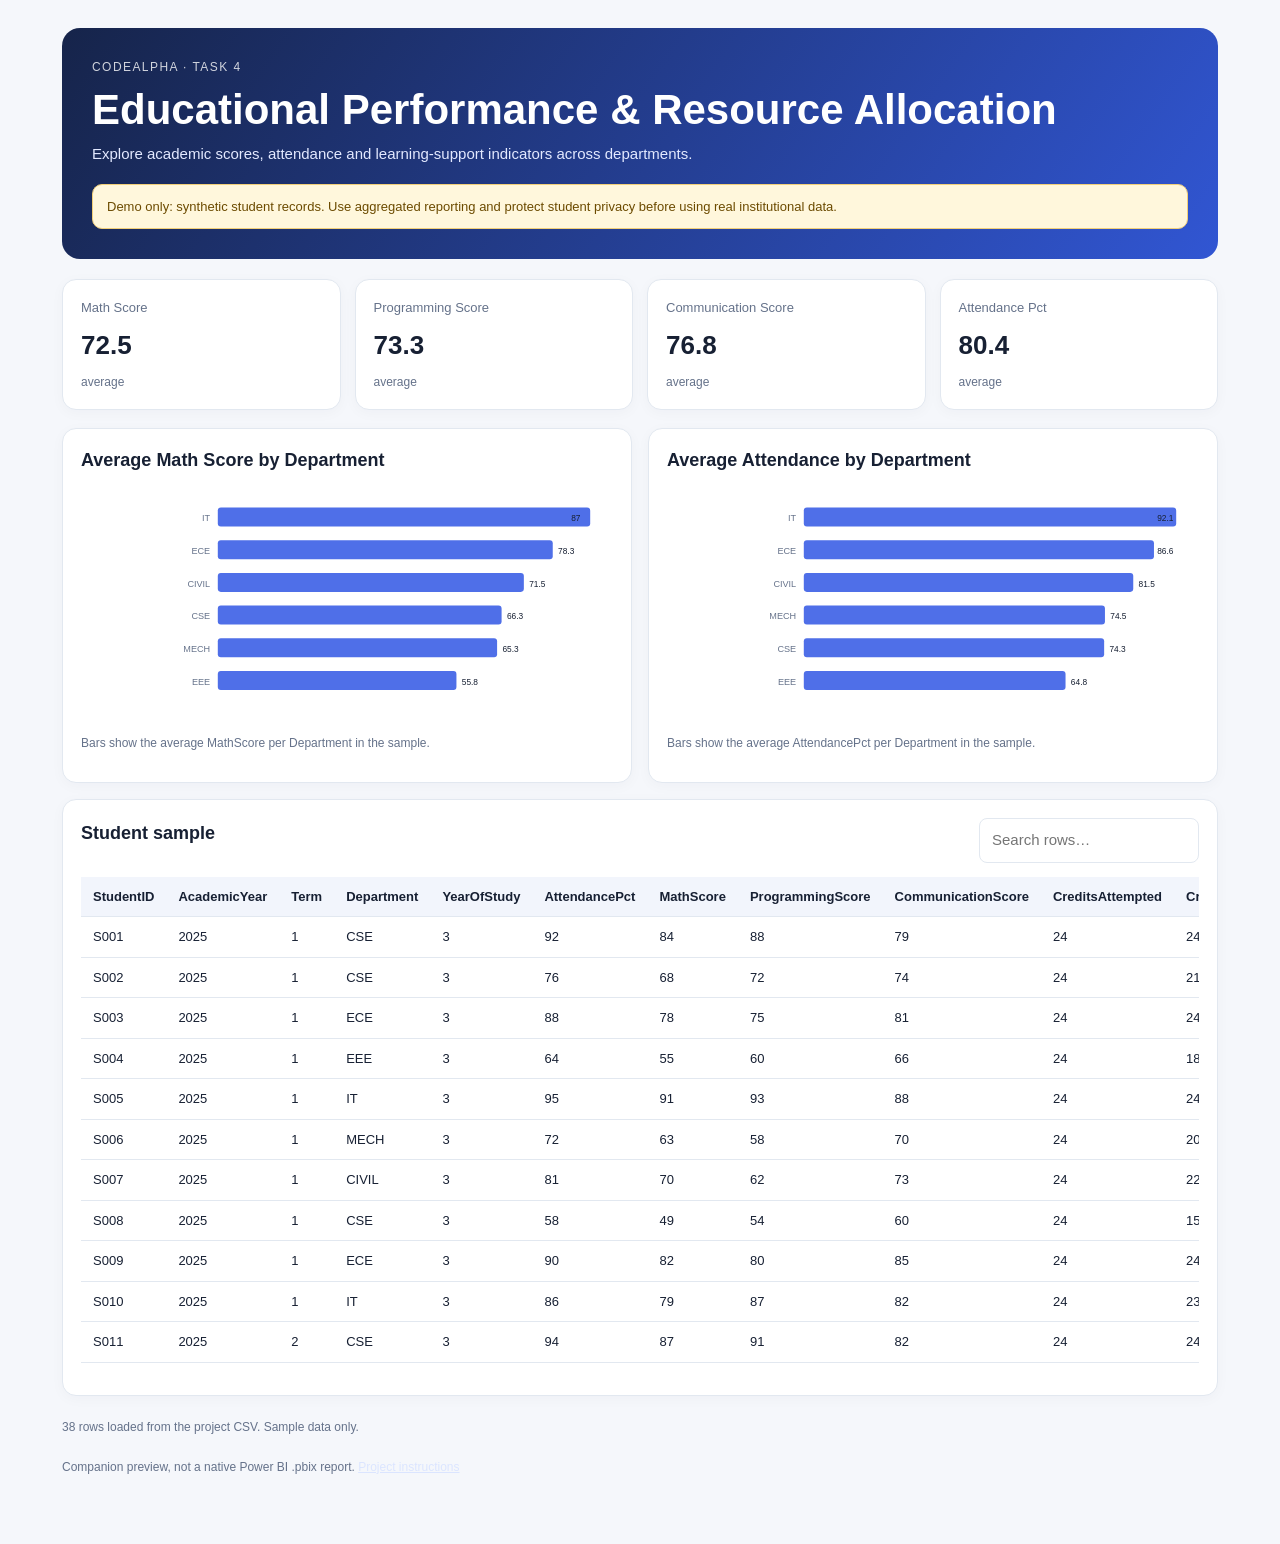
==== EducationalPerformance/dashboard.html @ d1180b4c "Add interactive dashboard preview assets" ====
<!doctype html>
<html lang="en"><head><meta charset="utf-8"><meta name="viewport" content="width=device-width,initial-scale=1"><title>Educational Performance Dashboard Preview</title><link rel="stylesheet" href="../dashboard.css"></head>
<body data-csv="student_performance.csv" data-group="Department" data-metric-a="MathScore" data-metric-b="AttendancePct" data-kpis="MathScore|ProgrammingScore|CommunicationScore|AttendancePct" data-chart-a="Average Math Score by Department" data-chart-b="Average Attendance by Department">
<div class="wrap"><header class="hero"><div class="eyebrow">CodeAlpha · Task 4</div><h1>Educational Performance & Resource Allocation</h1><p>Explore academic scores, attendance and learning-support indicators across departments.</p><div class="notice">Demo only: synthetic student records. Use aggregated reporting and protect student privacy before using real institutional data.</div></header><div id="kpis" class="kpis"></div><div class="charts"><section class="panel"><h2>Average Math Score by Department</h2><div id="chartA" class="chart"></div></section><section class="panel"><h2>Average Attendance by Department</h2><div id="chartB" class="chart"></div></section></div><section class="panel" style="margin-top:16px"><div class="toolbar"><h2>Student sample</h2><input id="search" placeholder="Search rows…"></div><div id="dataTable" class="table-wrap"></div></section><p id="status" class="footer">Loading sample data…</p><p class="footer">Companion preview, not a native Power BI .pbix report. <a href="README.md">Project instructions</a></p></div><script src="../dashboard.js"></script></body></html>
---- dashboard.css ----
:root{color-scheme:light;--ink:#172033;--muted:#65728a;--line:#e2e8f0;--paper:#f5f7fb;--accent:#3156d3;--bar:#4f6fe8}*{box-sizing:border-box}body{margin:0;background:var(--paper);color:var(--ink);font:15px/1.5 Inter,Segoe UI,Arial,sans-serif}.wrap{max-width:1200px;margin:auto;padding:28px 22px 56px}.hero{background:linear-gradient(125deg,#16244a,#3156d3);color:white;padding:30px;border-radius:18px;margin-bottom:20px}.eyebrow{text-transform:uppercase;letter-spacing:.12em;font-size:12px;opacity:.8}.hero h1{font-size:clamp(27px,4vw,42px);line-height:1.12;margin:10px 0}.hero p{max-width:760px;color:#e3e9ff;margin:0}.notice{margin-top:18px;padding:12px 14px;border:1px solid #f1cf79;background:#fff7dc;color:#6c4b00;border-radius:10px;font-size:13px}.kpis{display:grid;grid-template-columns:repeat(auto-fit,minmax(180px,1fr));gap:14px;margin:18px 0}.kpi,.panel{background:white;border:1px solid var(--line);border-radius:14px;padding:18px;box-shadow:0 3px 14px #1a2c4b08}.kpi-label{font-size:13px;color:var(--muted)}.kpi-value{font-size:26px;font-weight:750;margin:8px 0}.kpi-foot,.muted,.chart-note{font-size:12px;color:var(--muted)}.charts{display:grid;grid-template-columns:repeat(auto-fit,minmax(min(100%,440px),1fr));gap:16px}.panel h2{font-size:18px;margin:0 0 14px}.chart svg{width:100%;height:auto;overflow:visible}.axis{font-size:12px;fill:var(--muted)}.value{font-size:11px;fill:var(--ink)}.bar{fill:var(--bar)}.toolbar{display:flex;gap:12px;align-items:center;justify-content:space-between;flex-wrap:wrap;margin-bottom:14px}.toolbar input{min-width:220px;max-width:100%;padding:10px 12px;border:1px solid var(--line);border-radius:8px;font:inherit}.table-wrap{overflow:auto;max-height:500px}table{border-collapse:collapse;width:100%;font-size:13px;white-space:nowrap}th,td{text-align:left;padding:10px 12px;border-bottom:1px solid var(--line)}th{position:sticky;top:0;background:#f2f5fc;z-index:1}.footer{margin-top:22px;color:var(--muted);font-size:12px}a{color:#dbe5ff}@media(max-width:600px){.wrap{padding:14px}.hero{padding:22px}.kpi-value{font-size:22px}}
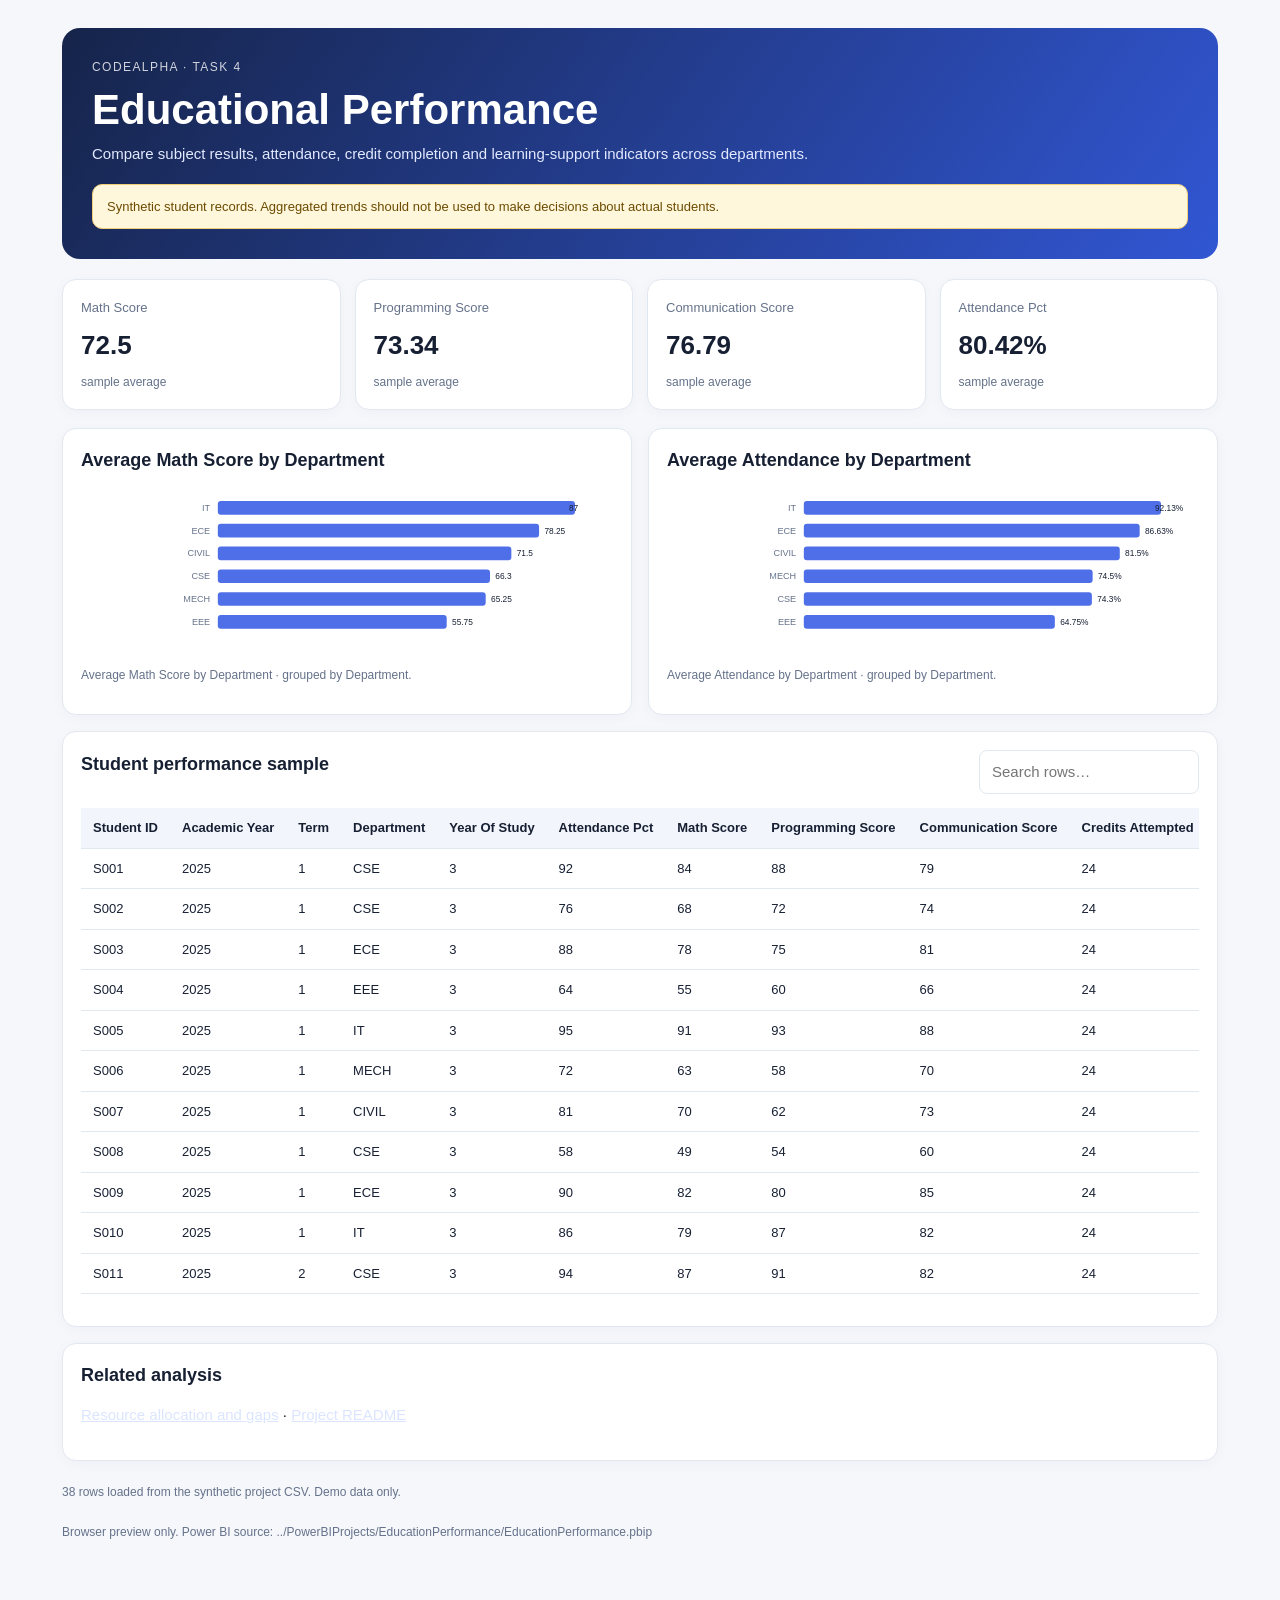
==== commit a0841f57: "Complete task-specific browser pages and portfolio navigation" ====
--- a/EducationalPerformance/dashboard.html
+++ b/EducationalPerformance/dashboard.html
@@ -1,4 +1,4 @@
 <!doctype html>
 <html lang="en"><head><meta charset="utf-8"><meta name="viewport" content="width=device-width,initial-scale=1"><title>Educational Performance Dashboard Preview</title><link rel="stylesheet" href="../dashboard.css"></head>
 <body data-csv="student_performance.csv" data-group="Department" data-metric-a="MathScore" data-metric-b="AttendancePct" data-kpis="MathScore|ProgrammingScore|CommunicationScore|AttendancePct" data-chart-a="Average Math Score by Department" data-chart-b="Average Attendance by Department">
-<div class="wrap"><header class="hero"><div class="eyebrow">CodeAlpha · Task 4</div><h1>Educational Performance & Resource Allocation</h1><p>Explore academic scores, attendance and learning-support indicators across departments.</p><div class="notice">Demo only: synthetic student records. Use aggregated reporting and protect student privacy before using real institutional data.</div></header><div id="kpis" class="kpis"></div><div class="charts"><section class="panel"><h2>Average Math Score by Department</h2><div id="chartA" class="chart"></div></section><section class="panel"><h2>Average Attendance by Department</h2><div id="chartB" class="chart"></div></section></div><section class="panel" style="margin-top:16px"><div class="toolbar"><h2>Student sample</h2><input id="search" placeholder="Search rows…"></div><div id="dataTable" class="table-wrap"></div></section><p id="status" class="footer">Loading sample data…</p><p class="footer">Companion preview, not a native Power BI .pbix report. <a href="README.md">Project instructions</a></p></div><script src="../dashboard.js"></script></body></html>+<div class="wrap"><header class="hero"><div class="eyebrow">CodeAlpha · Task 4</div><h1>Educational Performance</h1><p>Compare subject results, attendance, credit completion and learning-support indicators across departments.</p><div class="notice">Synthetic student records. Aggregated trends should not be used to make decisions about actual students.</div></header><div id="kpis" class="kpis"></div><div class="charts"><section class="panel"><h2>Average Math Score by Department</h2><div id="chartA" class="chart"></div></section><section class="panel"><h2>Average Attendance by Department</h2><div id="chartB" class="chart"></div></section></div><section class="panel" style="margin-top:16px"><div class="toolbar"><h2>Student performance sample</h2><input id="search" placeholder="Search rows…"></div><div id="dataTable" class="table-wrap"></div></section><section class="panel" style="margin-top:16px"><h2>Related analysis</h2><p><a href="resource_allocation.html">Resource allocation and gaps</a> · <a href="README.md">Project README</a></p></section><p id="status" class="footer">Loading sample data…</p><p class="footer">Browser preview only. Power BI source: ../PowerBIProjects/EducationPerformance/EducationPerformance.pbip</p></div><script src="../dashboard.js"></script></body></html>
